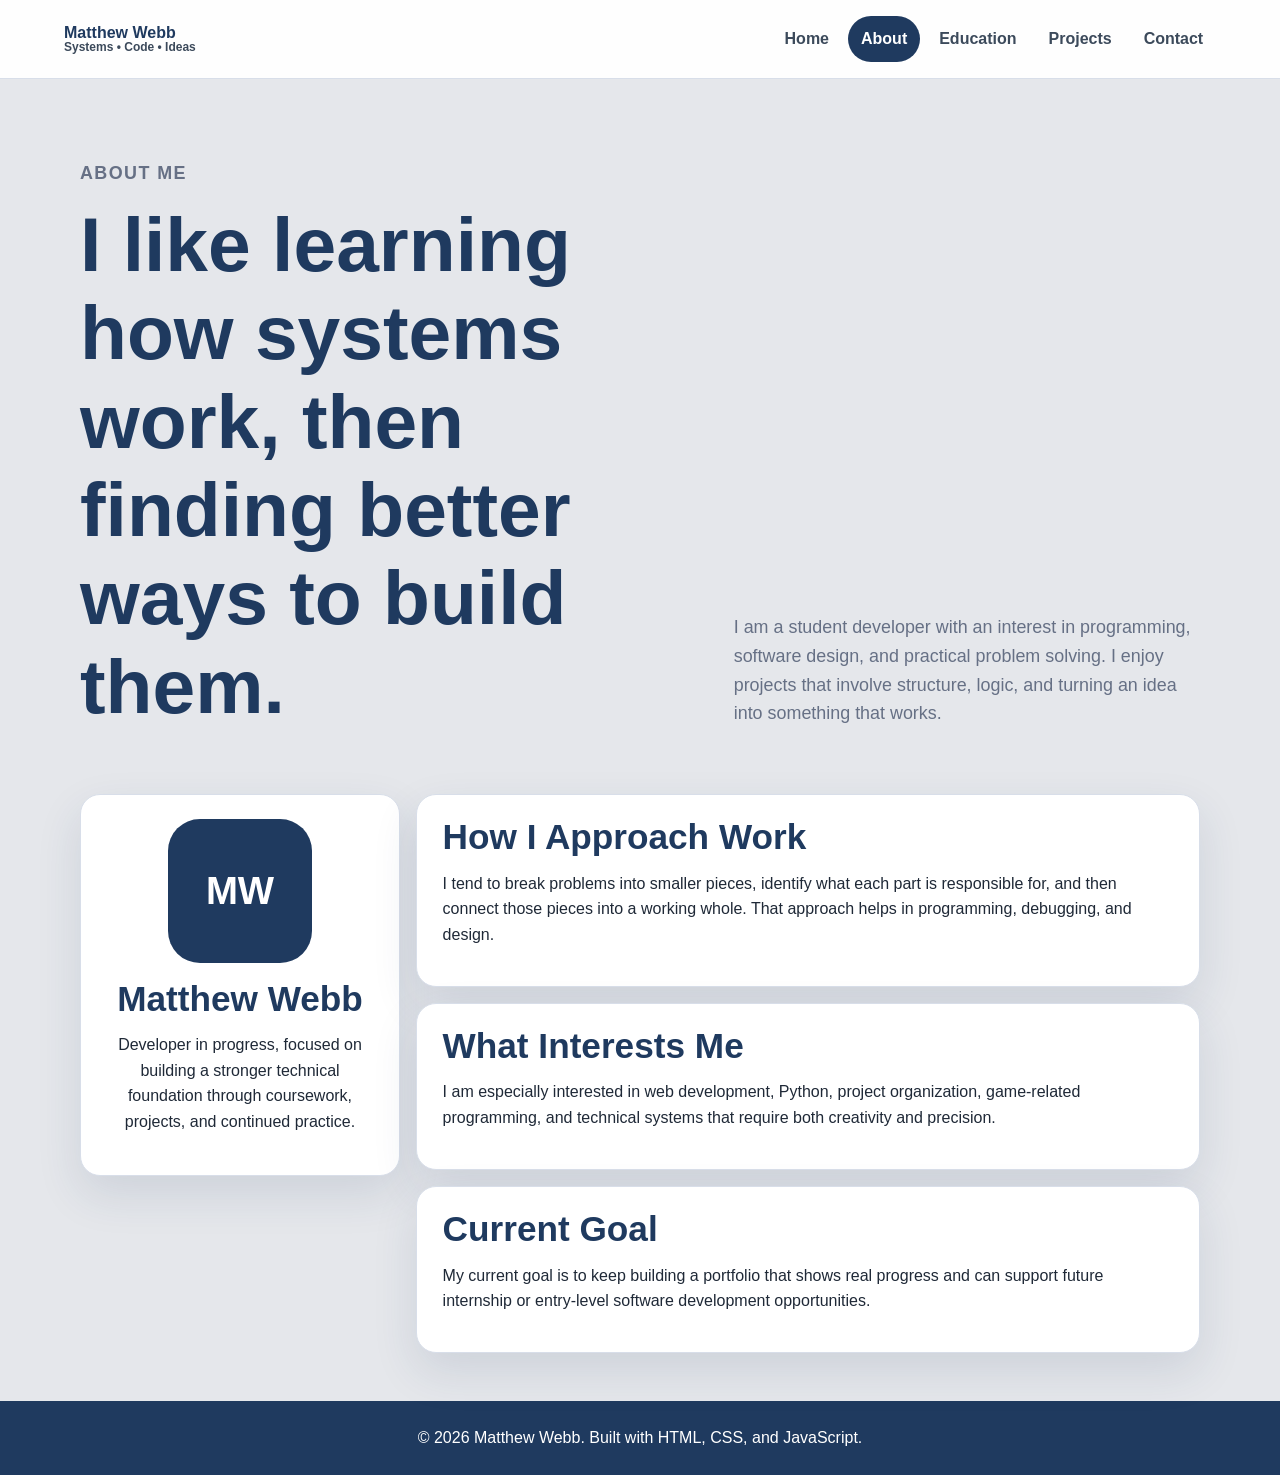
==== about.html @ 658241de "Add files via upload" ====
<!DOCTYPE html>
<html lang="en">
<head>
  <meta charset="UTF-8">
  <meta name="viewport" content="width=device-width, initial-scale=1.0">
  <title>About | Matthew Webb</title>
  <link rel="stylesheet" href="css/style.css">
  <script src="js/script.js" defer></script>
</head>
<body>
  <header class="site-header">
    <a class="wordmark" href="index.html" aria-label="Matthew Webb home">
      <span>Matthew Webb</span>
      <small>Systems • Code • Ideas</small>
    </a>
    <button class="nav-toggle" aria-label="Toggle navigation" aria-expanded="false">☰</button>
    <nav class="site-nav" aria-label="Main navigation">
      <a href="index.html">Home</a>
      <a class="active" href="about.html">About</a>
      <a href="education.html">Education</a>
      <a href="projects.html">Projects</a>
      <a href="contact.html">Contact</a>
    </nav>
  </header>

  <main>
    <section class="page-intro split-intro">
      <div>
        <p class="eyebrow">About Me</p>
        <h1>I like learning how systems work, then finding better ways to build them.</h1>
      </div>
      <p>I am a student developer with an interest in programming, software design, and practical problem solving. I enjoy projects that involve structure, logic, and turning an idea into something that works.</p>
    </section>

    <section class="about-layout">
      <article class="profile-panel">
        <div class="avatar-placeholder">MW</div>
        <h2>Matthew Webb</h2>
        <p>Developer in progress, focused on building a stronger technical foundation through coursework, projects, and continued practice.</p>
      </article>
      <div class="stacked-content">
        <article class="info-card wide-card">
          <h2>How I Approach Work</h2>
          <p>I tend to break problems into smaller pieces, identify what each part is responsible for, and then connect those pieces into a working whole. That approach helps in programming, debugging, and design.</p>
        </article>
        <article class="info-card wide-card">
          <h2>What Interests Me</h2>
          <p>I am especially interested in web development, Python, project organization, game-related programming, and technical systems that require both creativity and precision.</p>
        </article>
        <article class="info-card wide-card">
          <h2>Current Goal</h2>
          <p>My current goal is to keep building a portfolio that shows real progress and can support future internship or entry-level software development opportunities.</p>
        </article>
      </div>
    </section>
  </main>

  <footer class="site-footer">
    <p>&copy; 2026 Matthew Webb. Built with HTML, CSS, and JavaScript.</p>
  </footer>
</body>
</html>
---- css/style.css ----
:root {
  --dark-blue: #1F3A5F;
  --slate-gray: #3C4A5B;
  --light-gray: #E5E7EB;
  --accent-blue: #3B82F6;
  --white: #ffffff;
  --surface: #ffffff;
  --text: #1f2937;
  --muted: #667085;
  --border: #d8dee9;
  --shadow: 0 18px 45px rgba(31, 58, 95, 0.12);
}

* {
  box-sizing: border-box;
}

html {
  scroll-behavior: smooth;
}

body {
  margin: 0;
  font-family: "Open Sans", Arial, sans-serif;
  color: var(--text);
  background: var(--light-gray);
  line-height: 1.6;
}

body.dark-mode {
  --light-gray: #111827;
  --surface: #1f2937;
  --text: #f3f4f6;
  --muted: #cbd5e1;
  --border: #374151;
  --shadow: 0 18px 45px rgba(0, 0, 0, 0.35);
}

a {
  color: var(--accent-blue);
  text-decoration: none;
}

a:hover,
a:focus {
  text-decoration: underline;
}

img {
  max-width: 100%;
  display: block;
}

.site-header {
  position: sticky;
  top: 0;
  z-index: 10;
  display: flex;
  align-items: center;
  justify-content: space-between;
  gap: 1rem;
  padding: 1rem clamp(1rem, 5vw, 4rem);
  background: rgba(255, 255, 255, 0.95);
  border-bottom: 1px solid var(--border);
  backdrop-filter: blur(10px);
}

.dark-mode .site-header {
  background: rgba(31, 41, 55, 0.95);
}

.wordmark {
  display: inline-flex;
  flex-direction: column;
  color: var(--dark-blue);
  font-family: Montserrat, Arial, sans-serif;
  font-weight: 800;
  line-height: 1.1;
}

.dark-mode .wordmark {
  color: #dbeafe;
}

.wordmark small {
  color: var(--slate-gray);
  font-size: 0.75rem;
  font-weight: 600;
}

.dark-mode .wordmark small {
  color: var(--muted);
}

.site-nav {
  display: flex;
  align-items: center;
  gap: 0.4rem;
}

.site-nav a {
  color: var(--slate-gray);
  font-weight: 700;
  padding: 0.65rem 0.8rem;
  border-radius: 999px;
}

.site-nav a:hover,
.site-nav a:focus,
.site-nav a.active {
  color: #ffffff;
  background: var(--dark-blue);
  text-decoration: none;
}

.nav-toggle {
  display: none;
  border: 0;
  border-radius: 0.5rem;
  padding: 0.55rem 0.75rem;
  color: #ffffff;
  background: var(--dark-blue);
  font-size: 1.2rem;
  cursor: pointer;
}

main {
  width: min(1120px, calc(100% - 2rem));
  margin: 0 auto;
}

.hero,
.page-intro,
.content-section,
.callout-band,
.timeline-section,
.skills-panel,
.contact-layout,
.about-layout,
.project-grid,
.filter-section {
  margin: 2rem 0;
}

.two-column-hero {
  display: grid;
  grid-template-columns: minmax(0, 1.15fr) minmax(280px, 0.85fr);
  align-items: center;
  gap: 2rem;
  min-height: 68vh;
  padding: 3rem 0;
}

.eyebrow {
  margin: 0 0 0.75rem;
  color: var(--accent-blue);
  font-weight: 800;
  letter-spacing: 0.08em;
  text-transform: uppercase;
}

h1,
h2,
h3 {
  font-family: Montserrat, Arial, sans-serif;
  color: var(--dark-blue);
  line-height: 1.15;
}

.dark-mode h1,
.dark-mode h2,
.dark-mode h3 {
  color: #dbeafe;
}

h1 {
  margin: 0 0 1rem;
  font-size: clamp(2.2rem, 6vw, 4.8rem);
}

h2 {
  margin: 0 0 0.8rem;
  font-size: clamp(1.45rem, 3vw, 2.2rem);
}

h3 {
  margin: 0 0 0.6rem;
  font-size: 1.2rem;
}

p {
  margin-top: 0;
}

.hero-text,
.page-intro p,
.split-intro > p,
.project-intro > p {
  color: var(--muted);
  font-size: 1.12rem;
}

.button-row {
  display: flex;
  flex-wrap: wrap;
  gap: 0.8rem;
  margin-top: 1.5rem;
}

.button {
  display: inline-flex;
  align-items: center;
  justify-content: center;
  border: 1px solid transparent;
  border-radius: 999px;
  padding: 0.85rem 1.2rem;
  font-weight: 800;
  cursor: pointer;
}

.button.primary {
  color: #ffffff;
  background: var(--accent-blue);
}

.button.secondary {
  color: var(--dark-blue);
  background: var(--surface);
  border-color: var(--border);
}

.dark-mode .button.secondary {
  color: var(--text);
}

.hero-card,
.info-card,
.profile-panel,
.timeline-content,
.skills-panel,
.contact-form,
.contact-card,
.project-card {
  background: var(--surface);
  border: 1px solid var(--border);
  border-radius: 1.25rem;
  box-shadow: var(--shadow);
}

.hero-card {
  padding: 1.5rem;
}

.highlight-list {
  display: grid;
  gap: 1rem;
  padding: 0;
  margin: 0;
  list-style: none;
}

.highlight-list li {
  display: flex;
  gap: 0.8rem;
  align-items: flex-start;
}

.highlight-list span {
  display: inline-grid;
  place-items: center;
  min-width: 2rem;
  height: 2rem;
  border-radius: 50%;
  color: #ffffff;
  background: var(--dark-blue);
  font-weight: 800;
  font-size: 0.85rem;
}

.section-heading {
  max-width: 700px;
  margin-bottom: 1.5rem;
}

.card-grid,
.project-grid {
  display: grid;
  gap: 1rem;
}

.three-columns,
.project-grid {
  grid-template-columns: repeat(3, minmax(0, 1fr));
}

.info-card,
.project-card {
  padding: 1.4rem;
}

.callout-band {
  display: flex;
  align-items: center;
  justify-content: space-between;
  gap: 1rem;
  padding: 2rem;
  border-radius: 1.25rem;
  color: #ffffff;
  background: linear-gradient(135deg, var(--dark-blue), var(--accent-blue));
}

.callout-band h2,
.callout-band p {
  color: var(--white);
}

.page-intro {
  padding: 3rem 0 1rem;
}

.centered-intro {
  max-width: 760px;
  margin-inline: auto;
  text-align: center;
}

.split-intro,
.project-intro {
  display: grid;
  grid-template-columns: minmax(0, 1fr) minmax(280px, 0.75fr);
  gap: 2rem;
  align-items: end;
}

.about-layout {
  display: grid;
  grid-template-columns: 320px minmax(0, 1fr);
  gap: 1rem;
  align-items: start;
}

.profile-panel {
  padding: 1.5rem;
  text-align: center;
}

.avatar-placeholder {
  display: grid;
  place-items: center;
  width: 9rem;
  height: 9rem;
  margin: 0 auto 1rem;
  border-radius: 2rem;
  color: #ffffff;
  background: var(--dark-blue);
  font-size: 2.4rem;
  font-weight: 900;
}

.stacked-content {
  display: grid;
  gap: 1rem;
}

.wide-card {
  padding: 1.4rem 1.6rem;
}

.timeline-section {
  position: relative;
  display: grid;
  gap: 1.2rem;
  max-width: 880px;
  margin-inline: auto;
}

.timeline-section::before {
  content: "";
  position: absolute;
  left: 1rem;
  top: 0;
  bottom: 0;
  width: 3px;
  background: var(--accent-blue);
}

.timeline-item {
  display: grid;
  grid-template-columns: 2rem 1fr;
  gap: 1rem;
  position: relative;
}

.timeline-marker {
  width: 1.3rem;
  height: 1.3rem;
  margin-top: 1.4rem;
  border: 4px solid var(--accent-blue);
  border-radius: 50%;
  background: var(--surface);
  z-index: 1;
}

.timeline-content {
  padding: 1.2rem 1.4rem;
}

.skills-panel {
  padding: 1.5rem;
}

.skill-tags {
  display: flex;
  flex-wrap: wrap;
  gap: 0.7rem;
}

.skill-tags span {
  padding: 0.5rem 0.8rem;
  border-radius: 999px;
  color: var(--dark-blue);
  background: #dbeafe;
  font-weight: 800;
}

.filter-section {
  display: flex;
  flex-wrap: wrap;
  gap: 0.7rem;
}

.filter-button {
  border: 1px solid var(--border);
  border-radius: 999px;
  padding: 0.7rem 1rem;
  color: var(--dark-blue);
  background: var(--surface);
  font-weight: 800;
  cursor: pointer;
}

.filter-button.active,
.filter-button:hover,
.filter-button:focus {
  color: #ffffff;
  background: var(--dark-blue);
}

.project-card {
  min-height: 220px;
  transition: transform 0.2s ease, opacity 0.2s ease;
}

.project-card:hover {
  transform: translateY(-4px);
}

.project-card.hidden {
  display: none;
}

.project-type {
  color: var(--accent-blue);
  font-weight: 900;
  text-transform: uppercase;
  letter-spacing: 0.06em;
  font-size: 0.82rem;
}

.contact-intro {
  max-width: 720px;
}

.contact-layout {
  display: grid;
  grid-template-columns: minmax(0, 1fr) 360px;
  gap: 1rem;
  align-items: start;
}

.contact-form,
.contact-card {
  padding: 1.5rem;
}

.contact-form {
  display: grid;
  gap: 0.75rem;
}

label {
  font-weight: 800;
  color: var(--dark-blue);
}

.dark-mode label {
  color: #dbeafe;
}

input,
textarea {
  width: 100%;
  border: 1px solid var(--border);
  border-radius: 0.8rem;
  padding: 0.85rem 1rem;
  color: var(--text);
  background: var(--light-gray);
  font: inherit;
}

.form-message {
  min-height: 1.5rem;
  margin: 0;
  font-weight: 800;
}

.form-message.success {
  color: #15803d;
}

.form-message.error {
  color: #b91c1c;
}

.contact-list {
  display: grid;
  gap: 0.8rem;
  padding: 0;
  list-style: none;
}

.small-note {
  color: var(--muted);
  font-size: 0.9rem;
}

.site-footer {
  margin-top: 3rem;
  padding: 1.5rem clamp(1rem, 5vw, 4rem);
  color: #ffffff;
  background: var(--dark-blue);
  text-align: center;
}

.site-footer p {
  margin: 0;
}

@media (max-width: 850px) {
  .site-header {
    align-items: flex-start;
  }

  .nav-toggle {
    display: inline-flex;
  }

  .site-nav {
    position: absolute;
    left: 1rem;
    right: 1rem;
    top: calc(100% + 0.5rem);
    display: none;
    flex-direction: column;
    align-items: stretch;
    padding: 0.8rem;
    border: 1px solid var(--border);
    border-radius: 1rem;
    background: var(--surface);
    box-shadow: var(--shadow);
  }

  .site-nav.open {
    display: flex;
  }

  .two-column-hero,
  .split-intro,
  .project-intro,
  .about-layout,
  .contact-layout {
    grid-template-columns: 1fr;
  }

  .three-columns,
  .project-grid {
    grid-template-columns: repeat(2, minmax(0, 1fr));
  }

  .callout-band {
    align-items: flex-start;
    flex-direction: column;
  }
}

@media (max-width: 560px) {
  main {
    width: min(100% - 1rem, 1120px);
  }

  .three-columns,
  .project-grid {
    grid-template-columns: 1fr;
  }

  .hero,
  .page-intro {
    padding-top: 2rem;
  }

  .info-card,
  .project-card,
  .hero-card,
  .profile-panel,
  .contact-form,
  .contact-card,
  .skills-panel,
  .callout-band {
    border-radius: 1rem;
  }
}
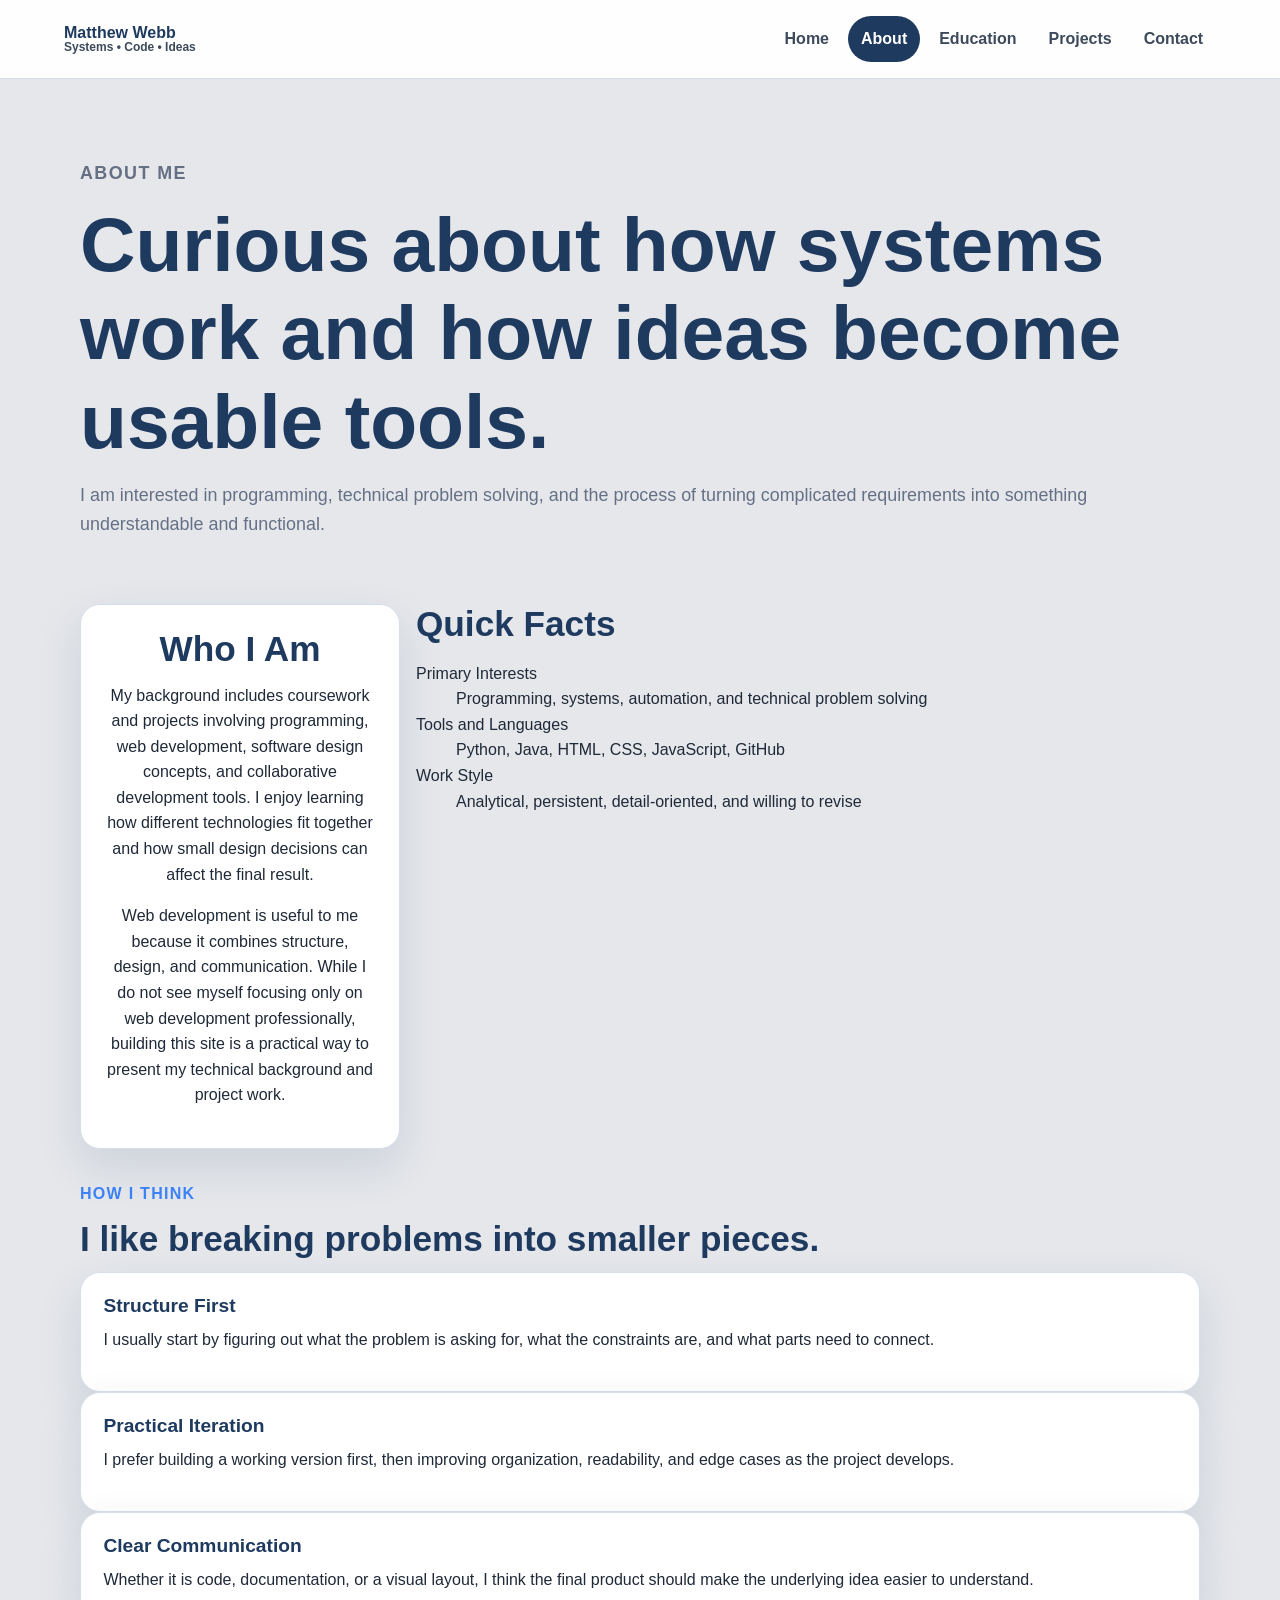
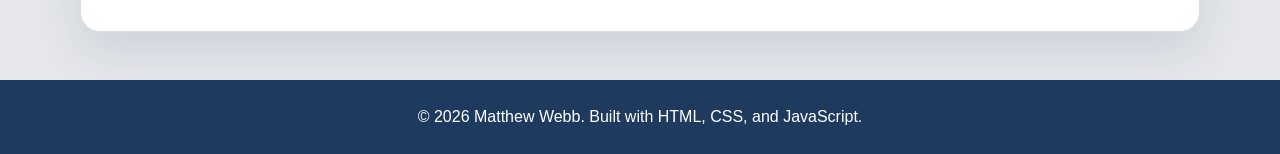
==== commit 32ef6aa8: "Update about.html" ====
--- a/about.html
+++ b/about.html
@@ -24,32 +24,55 @@
   </header>
 
   <main>
-    <section class="page-intro split-intro">
-      <div>
-        <p class="eyebrow">About Me</p>
-        <h1>I like learning how systems work, then finding better ways to build them.</h1>
-      </div>
-      <p>I am a student developer with an interest in programming, software design, and practical problem solving. I enjoy projects that involve structure, logic, and turning an idea into something that works.</p>
+    <section class="page-intro">
+      <p class="eyebrow">About Me</p>
+      <h1>Curious about how systems work and how ideas become usable tools.</h1>
+      <p>I am interested in programming, technical problem solving, and the process of turning complicated requirements into something understandable and functional.</p>
     </section>
 
     <section class="about-layout">
       <article class="profile-panel">
-        <div class="avatar-placeholder">MW</div>
-        <h2>Matthew Webb</h2>
-        <p>Developer in progress, focused on building a stronger technical foundation through coursework, projects, and continued practice.</p>
+        <h2>Who I Am</h2>
+        <p>My background includes coursework and projects involving programming, web development, software design concepts, and collaborative development tools. I enjoy learning how different technologies fit together and how small design decisions can affect the final result.</p>
+        <p>Web development is useful to me because it combines structure, design, and communication. While I do not see myself focusing only on web development professionally, building this site is a practical way to present my technical background and project work.</p>
       </article>
-      <div class="stacked-content">
-        <article class="info-card wide-card">
-          <h2>How I Approach Work</h2>
-          <p>I tend to break problems into smaller pieces, identify what each part is responsible for, and then connect those pieces into a working whole. That approach helps in programming, debugging, and design.</p>
+
+      <aside class="quick-facts">
+        <h2>Quick Facts</h2>
+        <dl>
+          <div>
+            <dt>Primary Interests</dt>
+            <dd>Programming, systems, automation, and technical problem solving</dd>
+          </div>
+          <div>
+            <dt>Tools and Languages</dt>
+            <dd>Python, Java, HTML, CSS, JavaScript, GitHub</dd>
+          </div>
+          <div>
+            <dt>Work Style</dt>
+            <dd>Analytical, persistent, detail-oriented, and willing to revise</dd>
+          </div>
+        </dl>
+      </aside>
+    </section>
+
+    <section class="content-section split-section">
+      <div>
+        <p class="eyebrow">How I Think</p>
+        <h2>I like breaking problems into smaller pieces.</h2>
+      </div>
+      <div class="stacked-cards">
+        <article class="info-card">
+          <h3>Structure First</h3>
+          <p>I usually start by figuring out what the problem is asking for, what the constraints are, and what parts need to connect.</p>
         </article>
-        <article class="info-card wide-card">
-          <h2>What Interests Me</h2>
-          <p>I am especially interested in web development, Python, project organization, game-related programming, and technical systems that require both creativity and precision.</p>
+        <article class="info-card">
+          <h3>Practical Iteration</h3>
+          <p>I prefer building a working version first, then improving organization, readability, and edge cases as the project develops.</p>
         </article>
-        <article class="info-card wide-card">
-          <h2>Current Goal</h2>
-          <p>My current goal is to keep building a portfolio that shows real progress and can support future internship or entry-level software development opportunities.</p>
+        <article class="info-card">
+          <h3>Clear Communication</h3>
+          <p>Whether it is code, documentation, or a visual layout, I think the final product should make the underlying idea easier to understand.</p>
         </article>
       </div>
     </section>
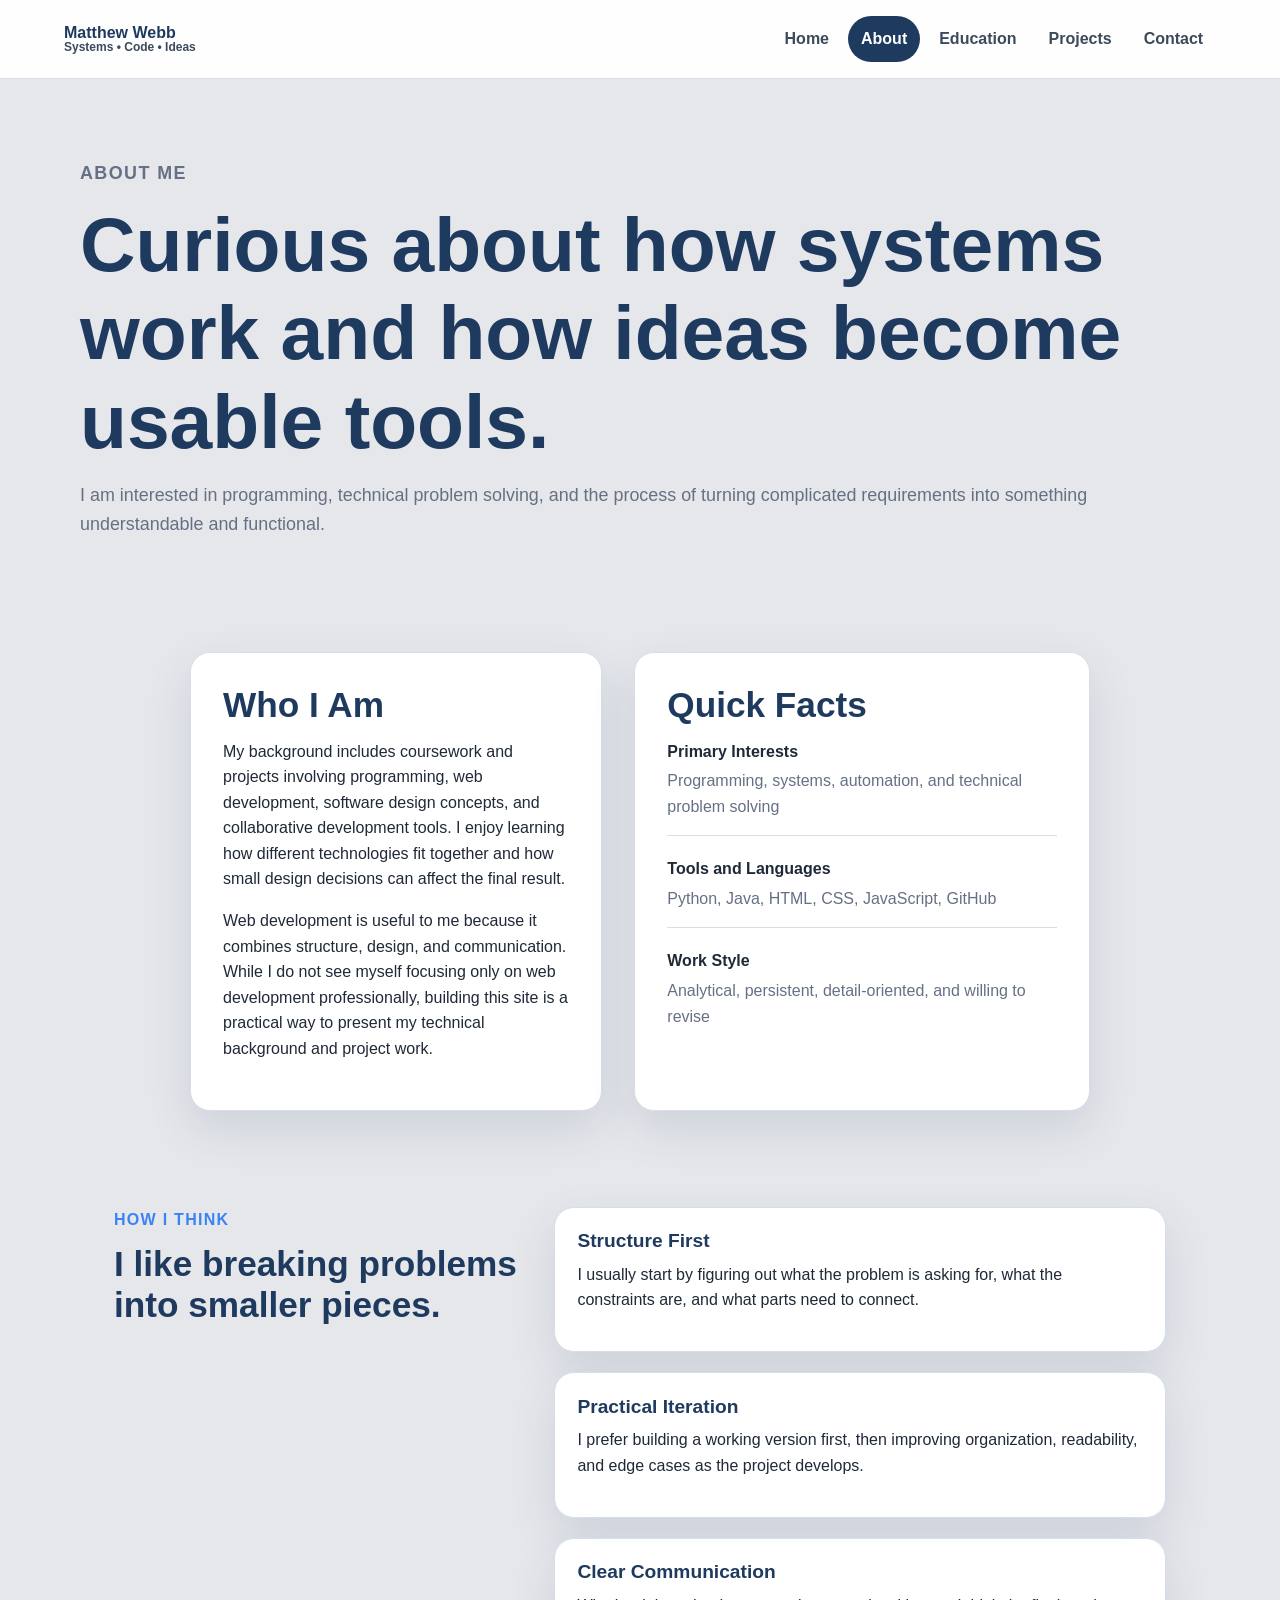
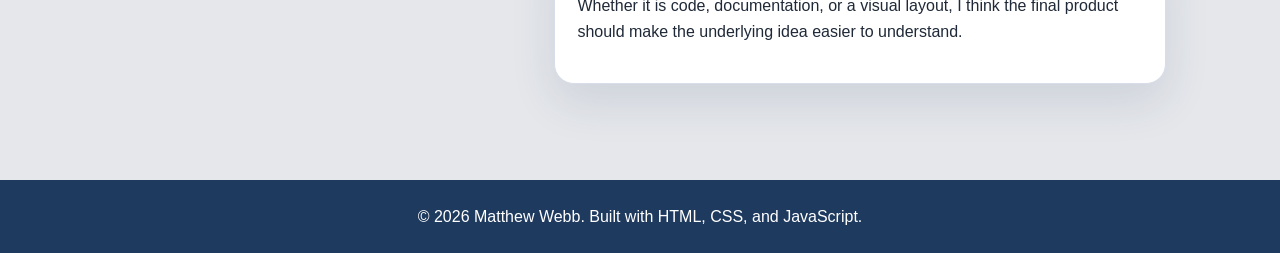
==== commit bfdd8111: "Update about.html" ====
--- a/about.html
+++ b/about.html
@@ -7,7 +7,7 @@
   <link rel="stylesheet" href="css/style.css">
   <script src="js/script.js" defer></script>
 </head>
-<body>
+<body class="about-page">
   <header class="site-header">
     <a class="wordmark" href="index.html" aria-label="Matthew Webb home">
       <span>Matthew Webb</span>
--- a/css/style.css
+++ b/css/style.css
@@ -334,32 +334,81 @@
 
 .about-layout {
   display: grid;
-  grid-template-columns: 320px minmax(0, 1fr);
-  gap: 1rem;
+  grid-template-columns: minmax(360px, 0.95fr) minmax(320px, 1.05fr);
+  gap: 2rem;
+  align-items: stretch;
+  max-width: 900px;
+  margin: 0 auto;
+  padding: 3rem 0;
+}
+
+.profile-panel,
+.quick-facts {
+  background: var(--surface);
+  border: 1px solid var(--border);
+  border-radius: 1.25rem;
+  padding: 2rem;
+  box-shadow: var(--shadow);
+}
+
+.profile-panel {
+  text-align: left;
+}
+
+.profile-panel h2,
+.quick-facts h2 {
+  margin-top: 0;
+}
+
+.profile-panel p {
+  max-width: 65ch;
+}
+
+.quick-facts dl {
+  display: grid;
+  gap: 1.25rem;
+  margin: 0;
+}
+
+.quick-facts div {
+  padding-bottom: 1rem;
+  border-bottom: 1px solid var(--border);
+}
+
+.quick-facts div:last-child {
+  padding-bottom: 0;
+  border-bottom: none;
+}
+
+.quick-facts dt {
+  font-weight: 700;
+  color: var(--text);
+  margin-bottom: 0.25rem;
+}
+
+.quick-facts dd {
+  margin: 0;
+  color: var(--muted);
+  line-height: 1.6;
+}
+
+.split-section {
+  max-width: 1100px;
+  margin: 0 auto;
+  padding: 3rem 1.5rem;
+  display: grid;
+  grid-template-columns: minmax(240px, 0.8fr) minmax(0, 1.2fr);
+  gap: 2rem;
   align-items: start;
 }
 
-.profile-panel {
-  padding: 1.5rem;
-  text-align: center;
-}
-
-.avatar-placeholder {
-  display: grid;
-  place-items: center;
-  width: 9rem;
-  height: 9rem;
-  margin: 0 auto 1rem;
-  border-radius: 2rem;
-  color: #ffffff;
-  background: var(--dark-blue);
-  font-size: 2.4rem;
-  font-weight: 900;
-}
-
-.stacked-content {
-  display: grid;
-  gap: 1rem;
+.stacked-cards {
+  display: grid;
+  gap: 1.25rem;
+}
+
+.stacked-cards .info-card {
+  margin: 0;
 }
 
 .wide-card {
@@ -578,8 +627,19 @@
   .split-intro,
   .project-intro,
   .about-layout,
+  .split-section,
   .contact-layout {
-    grid-template-columns: 1fr;
+  grid-template-columns: 1fr;
+  }
+
+  .about-layout,
+  .split-section {
+  padding: 2rem 0;
+  }
+
+  .profile-panel,
+  .quick-facts {
+  padding: 1.5rem;
   }
 
   .three-columns,
